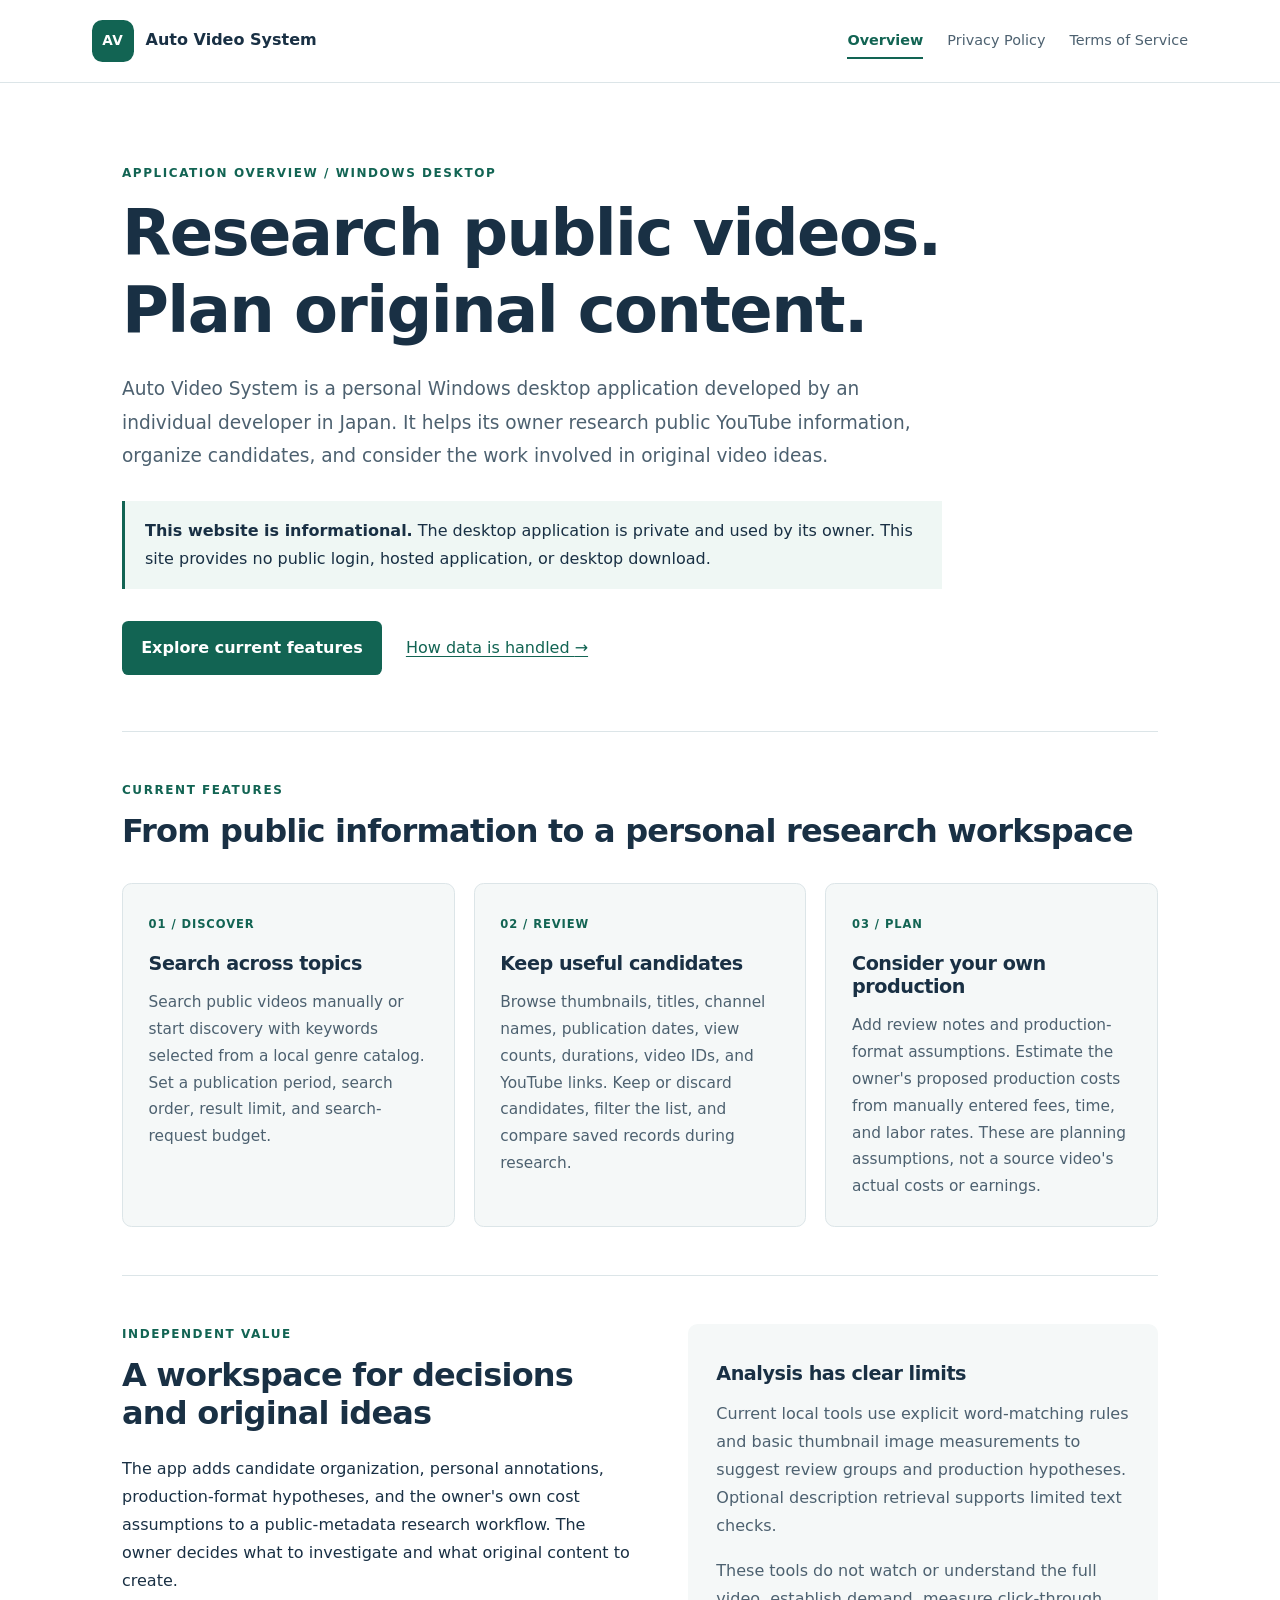
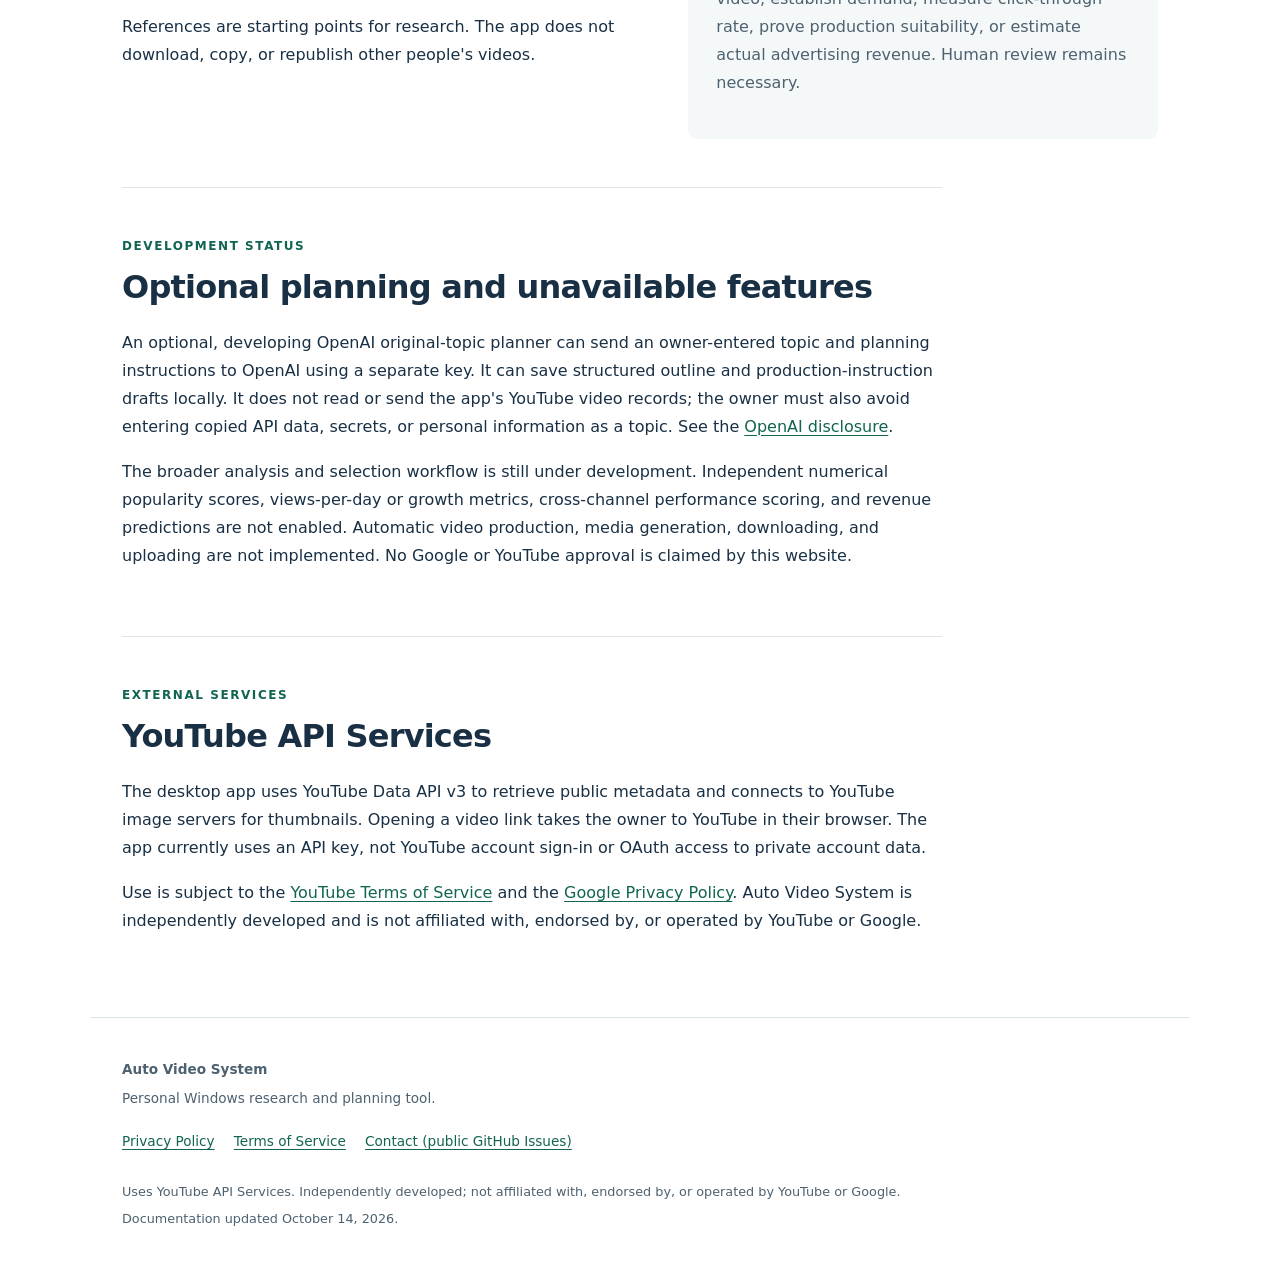
==== index.html @ 2034ab6e "Publish application overview, privacy policy and terms" ====
<!doctype html>
<html lang="en">
<head>
  <meta charset="utf-8">
  <meta name="viewport" content="width=device-width, initial-scale=1">
  <meta name="description" content="Information about Auto Video System, a private Windows desktop application for public YouTube metadata research and original-content planning.">
  <meta name="color-scheme" content="light">
  <meta name="referrer" content="strict-origin-when-cross-origin">
  <title>Application Overview | Auto Video System</title>
  <link rel="stylesheet" href="styles.css">
</head>
<body>
  <a class="skip" href="#main">Skip to content</a>
  <header class="site-header">
    <div class="header-inner">
      <a class="brand" href="index.html"><span class="brand-mark" aria-hidden="true">AV</span><span>Auto Video System</span></a>
      <nav aria-label="Main navigation"><a href="index.html" aria-current="page">Overview</a><a href="privacy.html">Privacy Policy</a><a href="terms.html">Terms of Service</a></nav>
    </div>
  </header>
  <main id="main">
    <section class="hero">
      <p class="eyebrow">Application overview / Windows desktop</p>
      <h1>Research public videos.<br>Plan original content.</h1>
      <p class="lead">Auto Video System is a personal Windows desktop application developed by an individual developer in Japan. It helps its owner research public YouTube information, organize candidates, and consider the work involved in original video ideas.</p>
      <div class="notice"><strong>This website is informational.</strong> The desktop application is private and used by its owner. This site provides no public login, hosted application, or desktop download.</div>
      <div class="actions"><a class="button" href="#features">Explore current features</a><a href="privacy.html">How data is handled <span aria-hidden="true">&rarr;</span></a></div>
    </section>
    <section id="features" class="section">
      <p class="eyebrow">Current features</p><h2>From public information to a personal research workspace</h2>
      <div class="cards">
        <article class="card"><span class="step">01 / Discover</span><h3>Search across topics</h3><p>Search public videos manually or start discovery with keywords selected from a local genre catalog. Set a publication period, search order, result limit, and search-request budget.</p></article>
        <article class="card"><span class="step">02 / Review</span><h3>Keep useful candidates</h3><p>Browse thumbnails, titles, channel names, publication dates, view counts, durations, video IDs, and YouTube links. Keep or discard candidates, filter the list, and compare saved records during research.</p></article>
        <article class="card"><span class="step">03 / Plan</span><h3>Consider your own production</h3><p>Add review notes and production-format assumptions. Estimate the owner's proposed production costs from manually entered fees, time, and labor rates. These are planning assumptions, not a source video's actual costs or earnings.</p></article>
      </div>
    </section>
    <section class="section split">
      <div><p class="eyebrow">Independent value</p><h2>A workspace for decisions and original ideas</h2><p>The app adds candidate organization, personal annotations, production-format hypotheses, and the owner's own cost assumptions to a public-metadata research workflow. The owner decides what to investigate and what original content to create.</p><p>References are starting points for research. The app does not download, copy, or republish other people's videos.</p></div>
      <div class="panel"><h3>Analysis has clear limits</h3><p>Current local tools use explicit word-matching rules and basic thumbnail image measurements to suggest review groups and production hypotheses. Optional description retrieval supports limited text checks.</p><p>These tools do not watch or understand the full video, establish demand, measure click-through rate, prove production suitability, or estimate actual advertising revenue. Human review remains necessary.</p></div>
    </section>
    <section class="section prose"><p class="eyebrow">Development status</p><h2>Optional planning and unavailable features</h2><p>An optional, developing OpenAI original-topic planner can send an owner-entered topic and planning instructions to OpenAI using a separate key. It can save structured outline and production-instruction drafts locally. It does not read or send the app's YouTube video records; the owner must also avoid entering copied API data, secrets, or personal information as a topic. See the <a href="privacy.html#openai">OpenAI disclosure</a>.</p><p>The broader analysis and selection workflow is still under development. Independent numerical popularity scores, views-per-day or growth metrics, cross-channel performance scoring, and revenue predictions are not enabled. Automatic video production, media generation, downloading, and uploading are not implemented. No Google or YouTube approval is claimed by this website.</p></section>
    <section class="section prose"><p class="eyebrow">External services</p><h2>YouTube API Services</h2><p>The desktop app uses YouTube Data API v3 to retrieve public metadata and connects to YouTube image servers for thumbnails. Opening a video link takes the owner to YouTube in their browser. The app currently uses an API key, not YouTube account sign-in or OAuth access to private account data.</p><p>Use is subject to the <a href="https://www.youtube.com/t/terms">YouTube Terms of Service</a> and the <a href="https://policies.google.com/privacy">Google Privacy Policy</a>. Auto Video System is independently developed and is not affiliated with, endorsed by, or operated by YouTube or Google.</p></section>
    </main>
  <footer class="site-footer">
    <div><strong>Auto Video System</strong><p>Personal Windows research and planning tool.</p></div>
    <div><a href="privacy.html">Privacy Policy</a><a href="terms.html">Terms of Service</a><a href="https://github.com/thiroki0508-cell/auto-video-system-pages/issues">Contact (public GitHub Issues)</a></div>
    <p class="footer-note">Uses YouTube API Services. Independently developed; not affiliated with, endorsed by, or operated by YouTube or Google.</p>
    <p class="footer-note">Documentation updated <time datetime="2026-10-14">October 14, 2026</time>.</p>
  </footer>
</body>
</html>
---- styles.css ----
:root { color-scheme: light; --ink:#193044; --muted:#4d6170; --accent:#126453; --line:#dce5e8; --soft:#f5f8f8; }
* { box-sizing:border-box; }
html { scroll-padding-top:2rem; }
body { margin:0; background:#fff; color:var(--ink); font-family:system-ui,-apple-system,"Segoe UI",sans-serif; font-size:1rem; line-height:1.75; }
a { color:var(--accent); text-underline-offset:.2em; overflow-wrap:anywhere; }
a:hover { color:#083f34; }
a:focus-visible { outline:3px solid #a65a00; outline-offset:4px; border-radius:2px; }
.skip { position:absolute; left:1rem; top:-6rem; background:#fff; z-index:2; padding:.75rem; }
.skip:focus { top:1rem; }
.site-header { border-bottom:1px solid var(--line); }
.header-inner { max-width:1160px; margin:auto; padding:1.25rem 2rem; display:flex; gap:1.5rem; justify-content:space-between; align-items:center; }
.brand { display:flex; align-items:center; gap:.75rem; font-weight:750; color:var(--ink); text-decoration:none; line-height:1.3; }
.brand-mark { display:grid; place-items:center; background:var(--accent); color:white; width:2.6rem; height:2.6rem; border-radius:.65rem; font-size:.85rem; letter-spacing:.04em; flex-shrink:0; }
nav { display:flex; flex-wrap:wrap; gap:1.5rem; font-size:.9rem; }
nav a { color:var(--muted); text-decoration:none; padding:.25rem 0; }
nav a[aria-current="page"] { color:var(--accent); box-shadow:0 2px 0 var(--accent); font-weight:650; }
main { max-width:1100px; margin:auto; padding:0 2rem; }
h1,h2,h3 { line-height:1.2; letter-spacing:-.025em; color:var(--ink); }
h1 { font-size:clamp(2.2rem,5.5vw,4rem); margin:.7rem 0 1.5rem; max-width:900px; }
h2 { font-size:clamp(1.5rem,3.4vw,2rem); margin:.7rem 0 1.4rem; }
h3 { font-size:1.2rem; margin:.9rem 0; }
p { margin:.8rem 0 1.1rem; }
.eyebrow { font-size:.75rem; text-transform:uppercase; font-weight:750; letter-spacing:.13em; color:var(--accent); margin:0; }
.hero { padding:5rem 0 3.5rem; }
.lead { font-size:1.16rem; line-height:1.8; max-width:790px; color:var(--muted); }
.notice { max-width:820px; background:#eff7f4; border-left:3px solid var(--accent); padding:1rem 1.25rem; margin:1.8rem 0; }
.actions { display:flex; gap:1.5rem; align-items:center; flex-wrap:wrap; margin-top:2rem; }
.button { display:inline-block; background:var(--accent); color:#fff; text-decoration:none; padding:.8rem 1.2rem; border-radius:.4rem; font-weight:650; }
.button:hover { background:#0b4c3f; color:#fff; }
.section { padding:3rem 0; border-top:1px solid var(--line); }
.cards { display:grid; grid-template-columns:repeat(3,minmax(0,1fr)); gap:1.2rem; margin-top:2rem; }
.card { padding:1.6rem; background:var(--soft); border:1px solid var(--line); border-radius:.6rem; }
.card p { color:var(--muted); font-size:.96rem; margin-bottom:0; }
.step { color:var(--accent); text-transform:uppercase; font-weight:700; font-size:.72rem; letter-spacing:.08em; }
.split { display:grid; grid-template-columns:1.1fr 1fr; gap:3rem; align-items:start; }
.panel { background:var(--soft); border-radius:.6rem; padding:1.5rem 1.8rem; }
.panel p { color:var(--muted); }
.prose { max-width:820px; }
.page-heading { padding:4rem 0 2.5rem; border-bottom:1px solid var(--line); }
.page-heading h1 { font-size:clamp(2.2rem,5vw,3.3rem); }
.muted { color:var(--muted); font-size:.9rem; }
.document { padding:1rem 0 4rem; }
.document section { padding-top:1.75rem; }
.document h2 { font-size:1.5rem; margin-bottom:1.1rem; }
li { padding-left:.2rem; margin-bottom:.8rem; }
ul { padding-left:1.4rem; }
.retention { margin:1.5rem 0; border:1px solid var(--line); border-radius:.5rem; padding:1.3rem 1.5rem; }
dt { font-weight:700; }
dd { color:var(--muted); margin:.35rem 0 1.2rem; }
dd:last-child { margin-bottom:0; }
code { background:#edf1f3; padding:.1rem .3rem; border-radius:.2rem; font-size:.9em; }
.site-footer { max-width:1100px; padding:2.5rem 2rem; margin:1rem auto 0; border-top:1px solid var(--line); color:var(--muted); font-size:.85rem; }
.site-footer>div { margin-bottom:1.2rem; }
.site-footer>div>a { display:inline-block; margin:0 1.2rem .5rem 0; }
.site-footer p { margin:.3rem 0; }
.footer-note { max-width:820px; font-size:.8rem; }
@media (max-width:760px) {
 .header-inner { align-items:flex-start; flex-direction:column; padding:1.1rem 1.25rem; gap:1rem; }
 nav { gap:1rem; font-size:.85rem; }
 main { padding:0 1.25rem; }
 .hero { padding:3rem 0; }
 .cards,.split { grid-template-columns:1fr; gap:1rem; }
 .section { padding:2.25rem 0; }
 .card { padding:1.35rem; }
 .page-heading { padding:2.7rem 0 1.5rem; }
 .lead { font-size:1.05rem; }
 .site-footer { padding:2rem 1.25rem; }
 .retention { padding:1rem; }
}
@media print {
 .site-header,.actions,.skip { display:none; }
 body { font-size:10pt; }
 main,.site-footer { max-width:none; padding:0; }
 .hero,.section,.page-heading { padding:1rem 0; }
 .cards,.split { display:block; }
 .card,.panel { break-inside:avoid; margin:.5rem 0; }
}
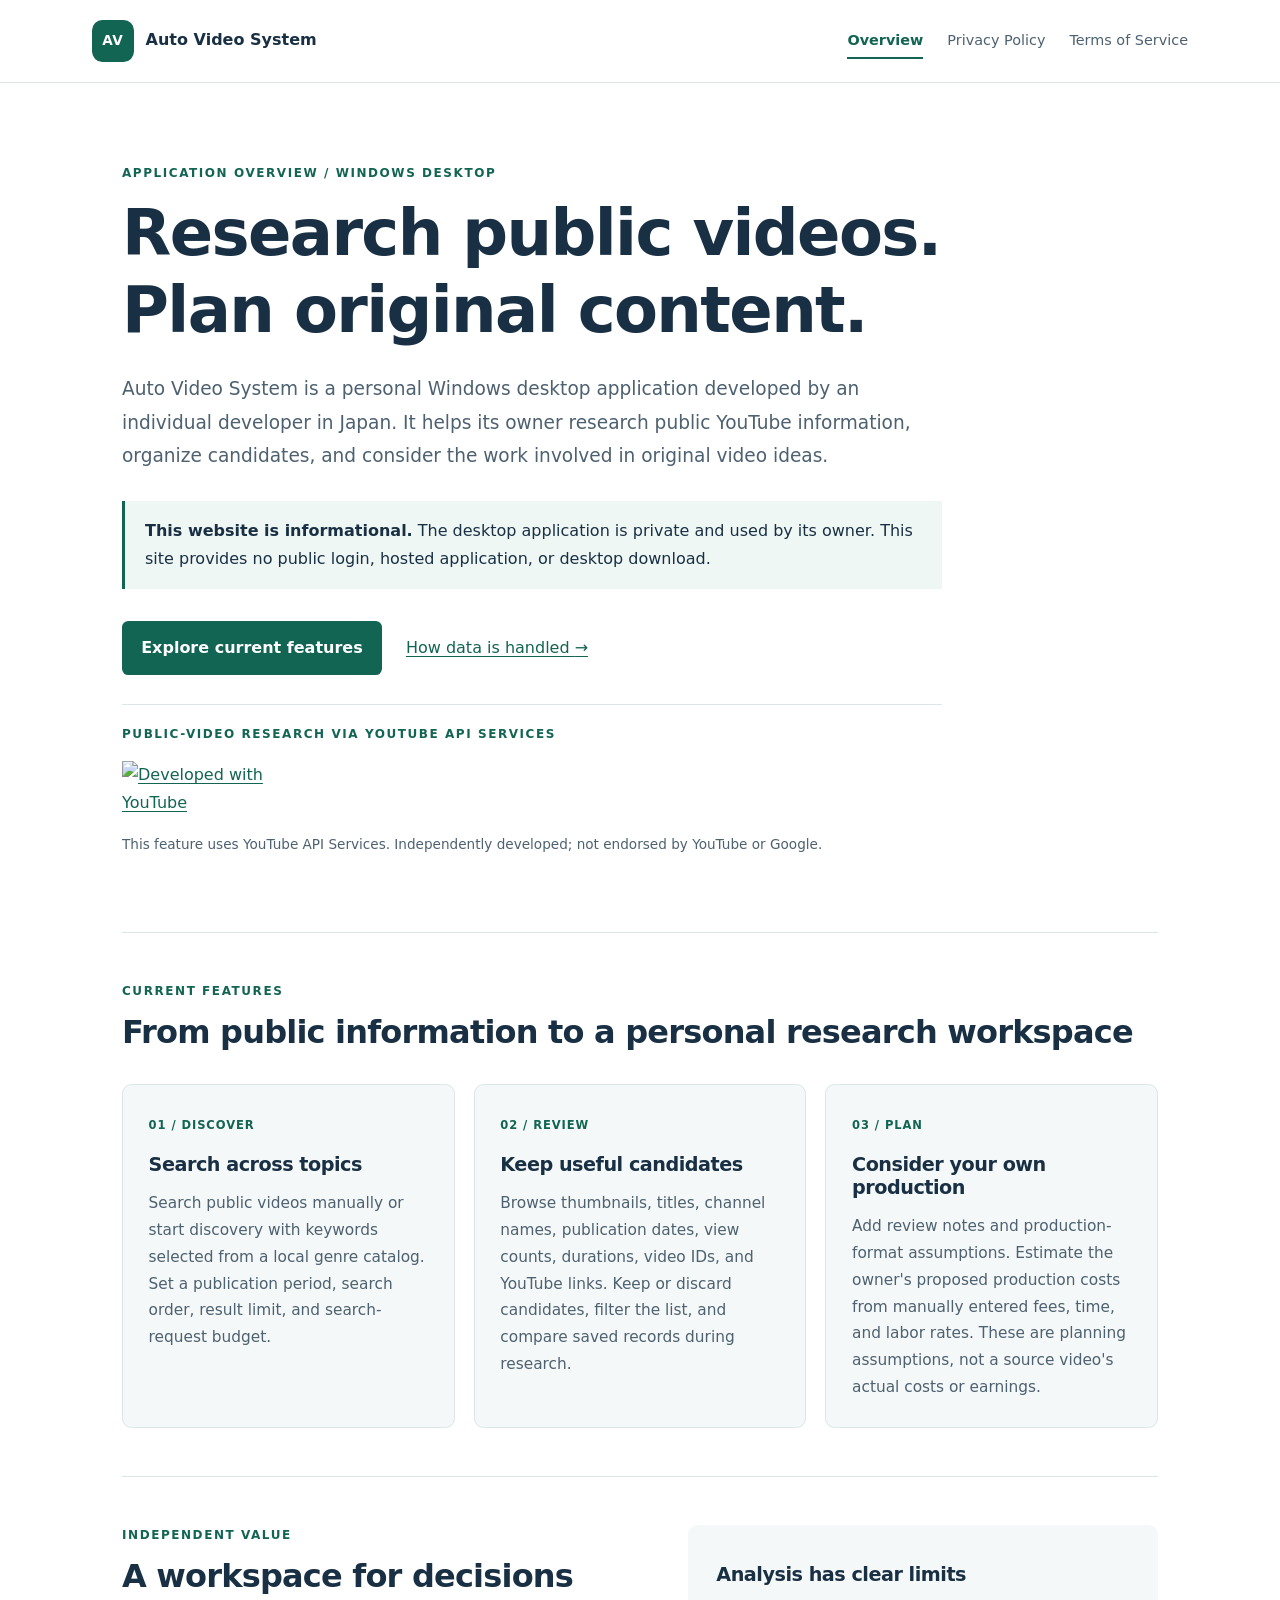
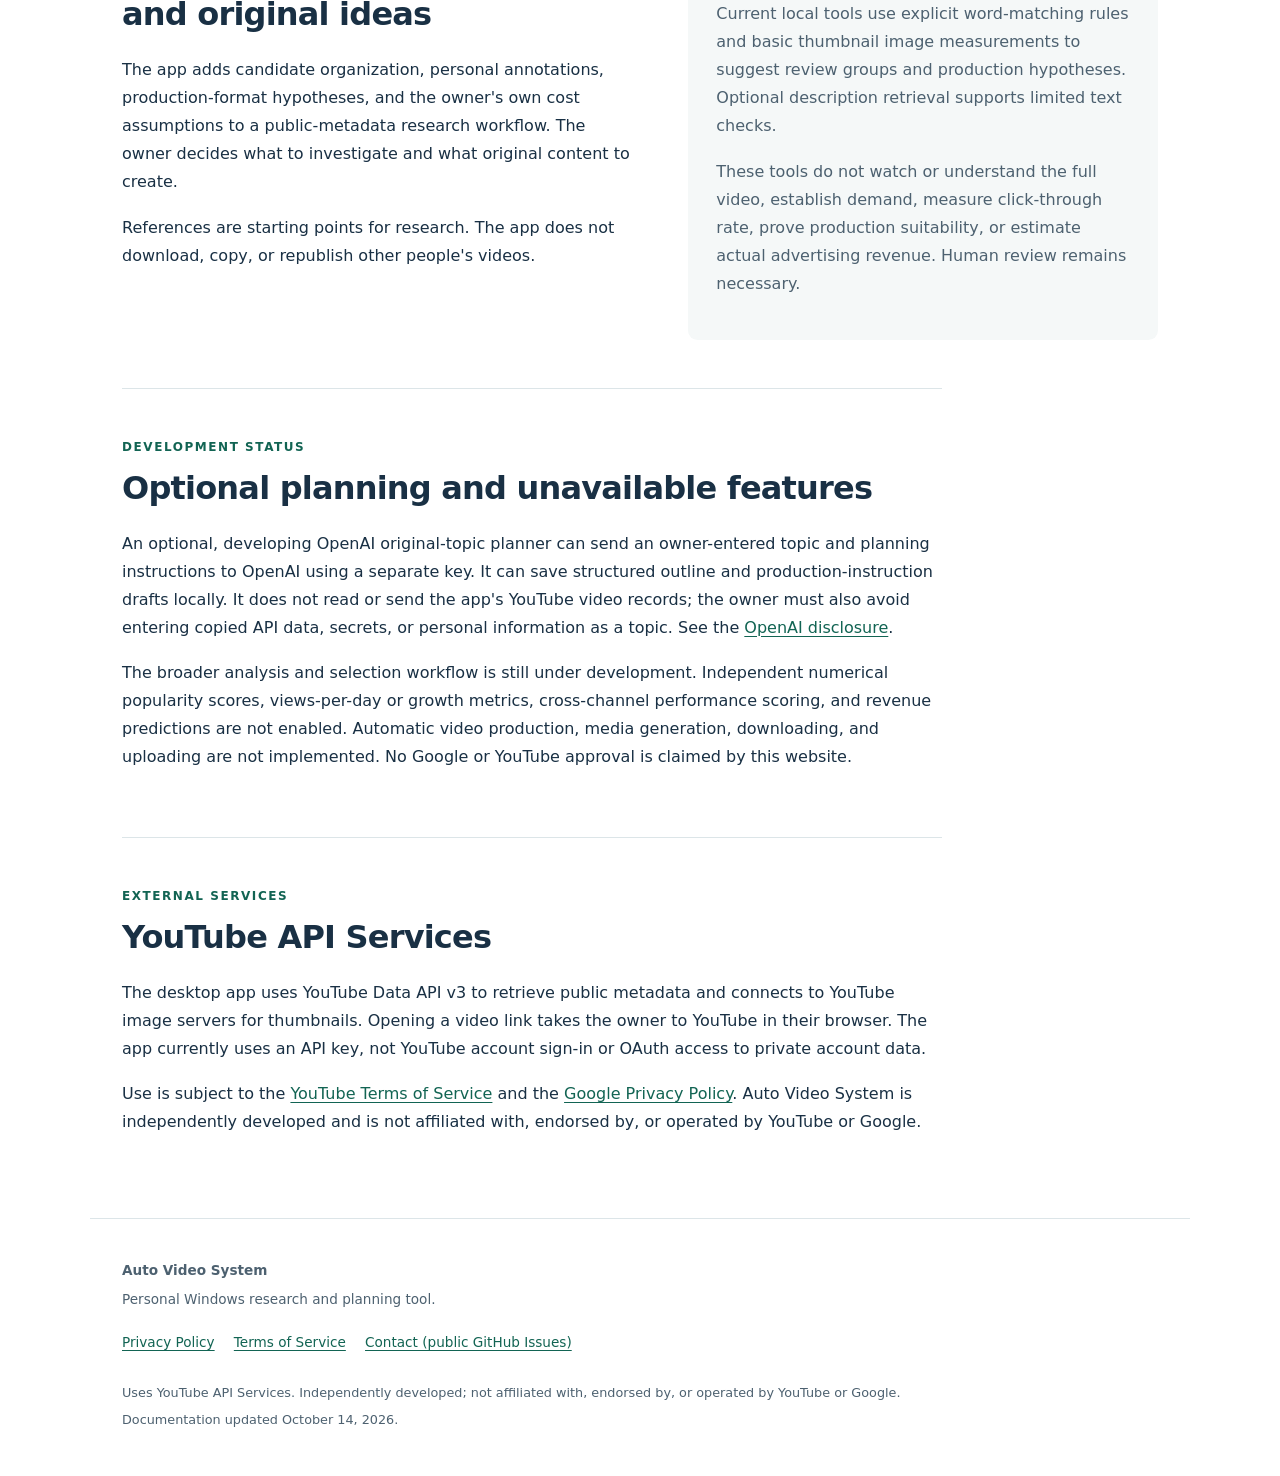
==== commit 43696dc5: "Add versioned consent disclosure and official YouTube attribution" ====
--- a/index.html
+++ b/index.html
@@ -24,6 +24,7 @@
       <p class="lead">Auto Video System is a personal Windows desktop application developed by an individual developer in Japan. It helps its owner research public YouTube information, organize candidates, and consider the work involved in original video ideas.</p>
       <div class="notice"><strong>This website is informational.</strong> The desktop application is private and used by its owner. This site provides no public login, hosted application, or desktop download.</div>
       <div class="actions"><a class="button" href="#features">Explore current features</a><a href="privacy.html">How data is handled <span aria-hidden="true">&rarr;</span></a></div>
+      <div class="api-attribution"><p class="eyebrow">Public-video research via YouTube API Services</p><a href="https://www.youtube.com/" aria-label="Visit YouTube"><img src="developed-with-youtube.png" width="200" alt="Developed with YouTube"></a><p>This feature uses YouTube API Services. Independently developed; not endorsed by YouTube or Google.</p></div>
     </section>
     <section id="features" class="section">
       <p class="eyebrow">Current features</p><h2>From public information to a personal research workspace</h2>
--- a/styles.css
+++ b/styles.css
@@ -75,3 +75,7 @@
  .cards,.split { display:block; }
  .card,.panel { break-inside:avoid; margin:.5rem 0; }
 }
+
+.api-attribution { padding:1.2rem 0; margin-top:1.8rem; border-top:1px solid var(--line); max-width:820px; }
+.api-attribution img { display:block; width:200px; max-width:100%; height:auto; margin:1rem 0; }
+.api-attribution p:last-child { font-size:.85rem; color:var(--muted); margin-bottom:0; }
